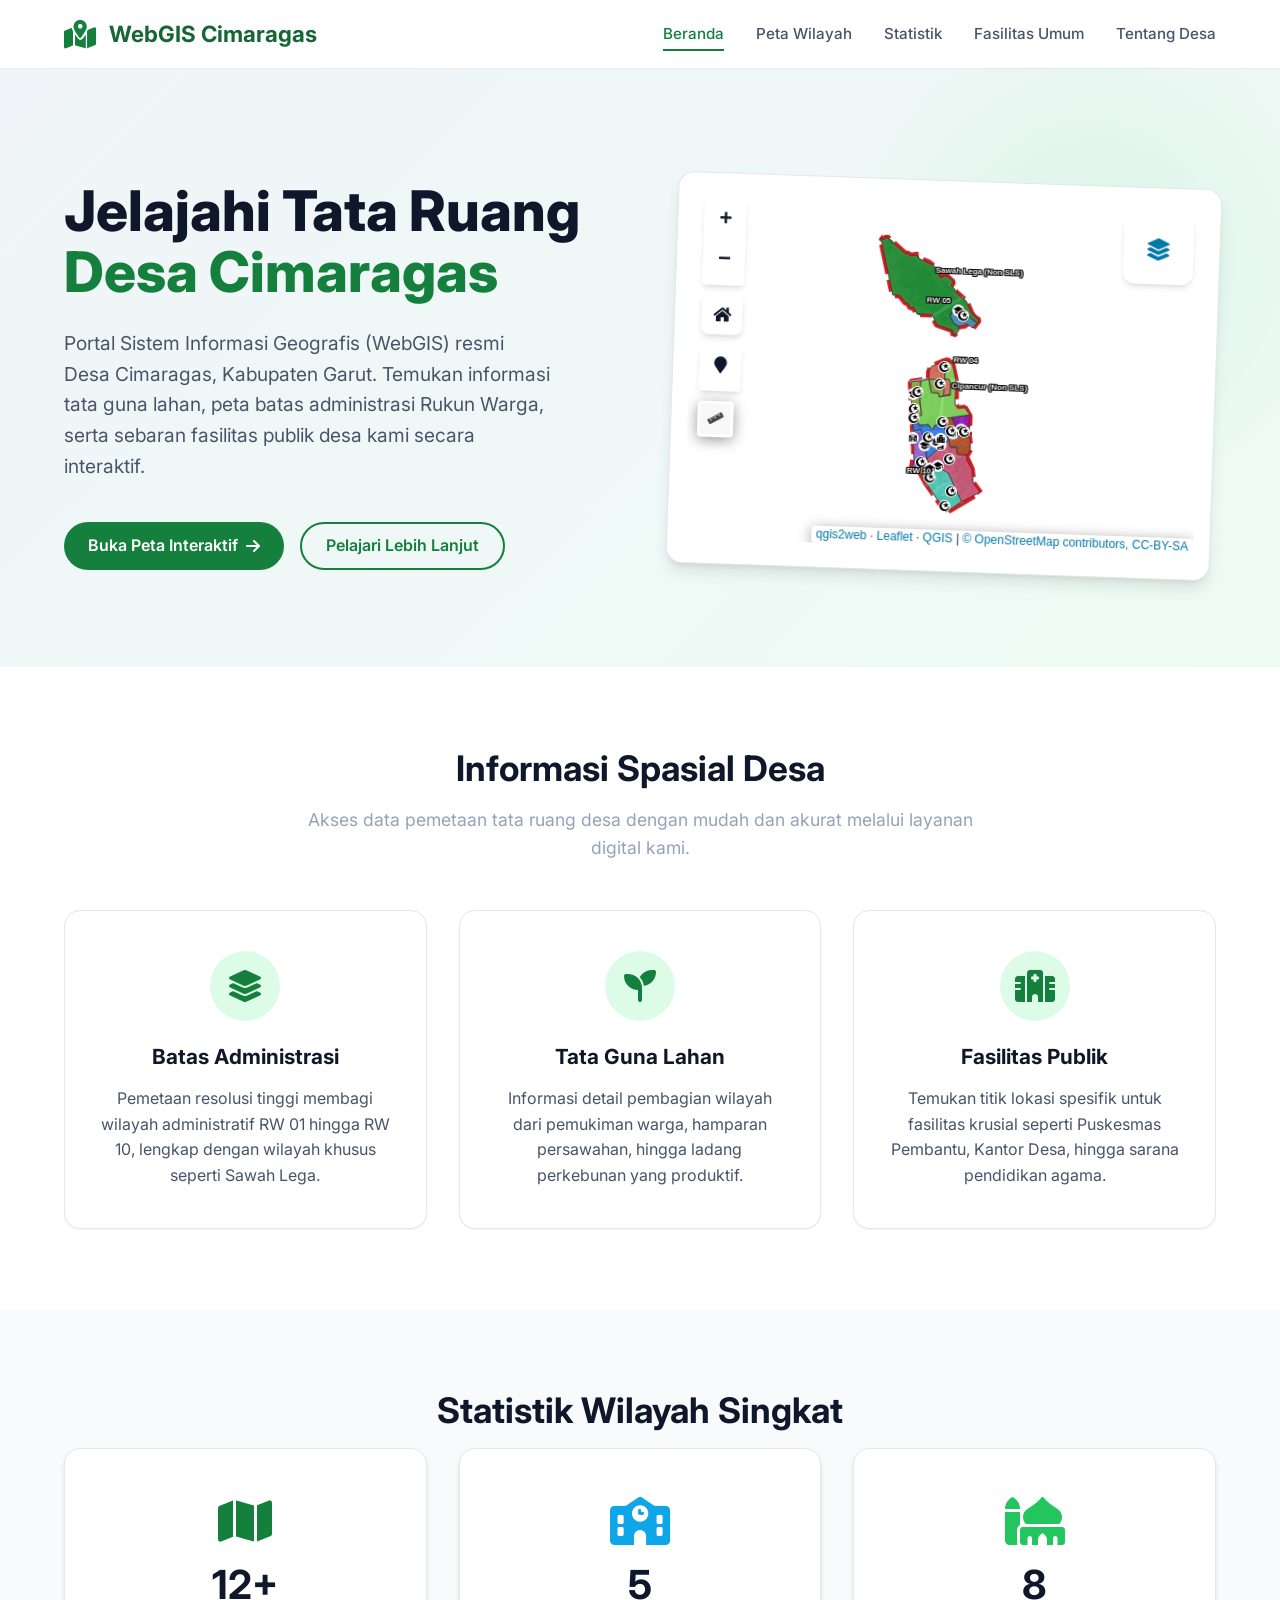
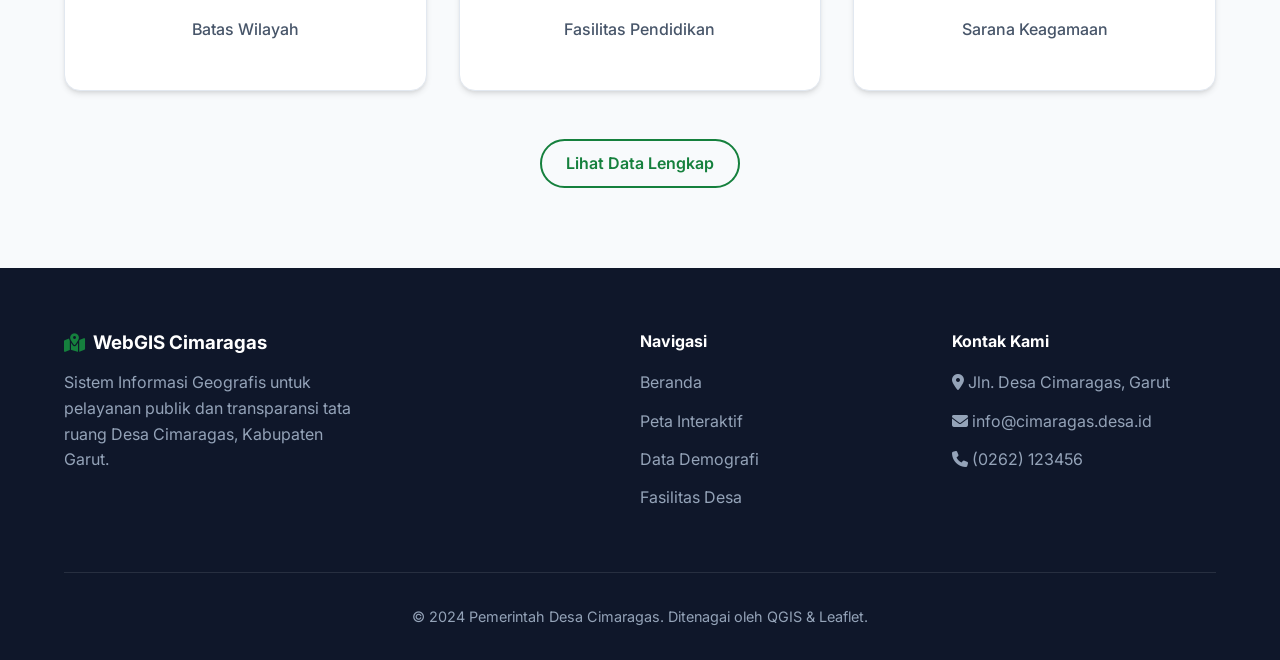
==== index.html @ dbdaefe7 "feat: website integration from map" ====
<!doctype html>
<html lang="id">
<head>
    <meta charset="utf-8">
    <meta name="viewport" content="width=device-width, initial-scale=1.0">
    <title>Desa Cimaragas - Portal WebGIS</title>
    
    <link href="https://fonts.googleapis.com/css2?family=Inter:wght@400;500;600;700;800&display=swap" rel="stylesheet">
    <link rel="stylesheet" href="https://cdnjs.cloudflare.com/ajax/libs/font-awesome/6.4.0/css/all.min.css">
    <link rel="stylesheet" href="css/public.css">
</head>
<body>

    <!-- Top Navigation -->
    <nav class="navbar">
        <div class="container">
            <a href="index.html" class="navbar-brand">
                <i class="fas fa-map-marked-alt"></i>
                WebGIS Cimaragas
            </a>
            
            <button class="mobile-toggle" id="mobileToggle">
                <i class="fas fa-bars"></i>
            </button>
            
            <ul class="nav-menu" id="navMenu">
                <li><a href="index.html" class="nav-link active">Beranda</a></li>
                <li><a href="map-page.html" class="nav-link">Peta Wilayah</a></li>
                <li><a href="data-stats.html" class="nav-link">Statistik</a></li>
                <li><a href="facilities.html" class="nav-link">Fasilitas Umum</a></li>
                <li><a href="about.html" class="nav-link">Tentang Desa</a></li>
            </ul>
        </div>
    </nav>

    <!-- Hero Section -->
    <section class="hero">
        <div class="container">
            <div class="hero-content">
                <h1>Jelajahi Tata Ruang <span>Desa Cimaragas</span></h1>
                <p>
                    Portal Sistem Informasi Geografis (WebGIS) resmi Desa Cimaragas, Kabupaten Garut. 
                    Temukan informasi tata guna lahan, peta batas administrasi Rukun Warga, serta sebaran fasilitas publik desa kami secara interaktif.
                </p>
                <div class="hero-buttons">
                    <a href="map-page.html" class="btn-primary">
                        Buka Peta Interaktif <i class="fas fa-arrow-right"></i>
                    </a>
                    <a href="about.html" class="btn-outline">
                        Pelajari Lebih Lanjut
                    </a>
                </div>
            </div>
            
            <div class="hero-image">
                <div class="hero-img-box">
                    <!-- Embedded static preview or actual map disabled pointer events -->
                    <iframe src="map.html" title="Peta Cimaragas Preview"></iframe>
                </div>
            </div>
        </div>
    </section>

    <!-- Features / Highlights -->
    <section class="section section-white">
        <div class="container">
            <div class="text-center">
                <h2 class="section-title">Informasi Spasial Desa</h2>
                <p class="section-subtitle">Akses data pemetaan tata ruang desa dengan mudah dan akurat melalui layanan digital kami.</p>
            </div>
            
            <div class="features-grid">
                <div class="feature-card">
                    <div class="feature-icon">
                        <i class="fas fa-layer-group"></i>
                    </div>
                    <h3>Batas Administrasi</h3>
                    <p>Pemetaan resolusi tinggi membagi wilayah administratif RW 01 hingga RW 10, lengkap dengan wilayah khusus seperti Sawah Lega.</p>
                </div>
                
                <div class="feature-card">
                    <div class="feature-icon">
                        <i class="fas fa-seedling"></i>
                    </div>
                    <h3>Tata Guna Lahan</h3>
                    <p>Informasi detail pembagian wilayah dari pemukiman warga, hamparan persawahan, hingga ladang perkebunan yang produktif.</p>
                </div>
                
                <div class="feature-card">
                    <div class="feature-icon">
                        <i class="fas fa-hospital-alt"></i>
                    </div>
                    <h3>Fasilitas Publik</h3>
                    <p>Temukan titik lokasi spesifik untuk fasilitas krusial seperti Puskesmas Pembantu, Kantor Desa, hingga sarana pendidikan agama.</p>
                </div>
            </div>
        </div>
    </section>

    <!-- Data Snapshot -->
    <section class="section section-light">
        <div class="container">
            <div class="text-center">
                <h2 class="section-title mb-5">Statistik Wilayah Singkat</h2>
            </div>
            
            <div style="display: grid; grid-template-columns: repeat(auto-fit, minmax(200px, 1fr)); gap: 2rem; text-align: center;">
                <div class="card" style="padding: 3rem 2rem;">
                    <i class="fas fa-map" style="font-size: 3rem; color: var(--primary); margin-bottom: 1rem;"></i>
                    <h3 style="font-size: 2.5rem; color: var(--text-dark); margin-bottom: 0.5rem;">12+</h3>
                    <p style="font-weight: 500;">Batas Wilayah</p>
                </div>
                
                <div class="card" style="padding: 3rem 2rem;">
                    <i class="fas fa-school" style="font-size: 3rem; color: var(--secondary); margin-bottom: 1rem;"></i>
                    <h3 style="font-size: 2.5rem; color: var(--text-dark); margin-bottom: 0.5rem;">5</h3>
                    <p style="font-weight: 500;">Fasilitas Pendidikan</p>
                </div>
                
                <div class="card" style="padding: 3rem 2rem;">
                    <i class="fas fa-mosque" style="font-size: 3rem; color: var(--primary-light); margin-bottom: 1rem;"></i>
                    <h3 style="font-size: 2.5rem; color: var(--text-dark); margin-bottom: 0.5rem;">8</h3>
                    <p style="font-weight: 500;">Sarana Keagamaan</p>
                </div>
            </div>
            
            <div class="text-center" style="margin-top: 3rem;">
                <a href="data-stats.html" class="btn-outline">Lihat Data Lengkap</a>
            </div>
        </div>
    </section>

    <!-- Footer -->
    <footer class="footer">
        <div class="container">
            <div class="footer-grid">
                <div class="footer-brand">
                    <h3><i class="fas fa-map-marked-alt"></i> WebGIS Cimaragas</h3>
                    <p style="margin-top: 1rem; max-width: 300px;">
                        Sistem Informasi Geografis untuk pelayanan publik dan transparansi tata ruang Desa Cimaragas, Kabupaten Garut.
                    </p>
                </div>
                
                <div class="footer-links">
                    <h4>Navigasi</h4>
                    <ul>
                        <li><a href="index.html">Beranda</a></li>
                        <li><a href="map-page.html">Peta Interaktif</a></li>
                        <li><a href="data-stats.html">Data Demografi</a></li>
                        <li><a href="facilities.html">Fasilitas Desa</a></li>
                    </ul>
                </div>
                
                <div class="footer-links">
                    <h4>Kontak Kami</h4>
                    <ul>
                        <li><i class="fas fa-map-marker-alt"></i> Jln. Desa Cimaragas, Garut</li>
                        <li><i class="fas fa-envelope"></i> info@cimaragas.desa.id</li>
                        <li><i class="fas fa-phone"></i> (0262) 123456</li>
                    </ul>
                </div>
            </div>
            
            <div class="footer-bottom">
                <p>&copy; 2024 Pemerintah Desa Cimaragas. Ditenagai oleh QGIS & Leaflet.</p>
            </div>
        </div>
    </footer>

    <script>
        // Mobile Menu Toggle
        document.addEventListener('DOMContentLoaded', () => {
            const toggle = document.getElementById('mobileToggle');
            const menu = document.getElementById('navMenu');
            
            toggle.addEventListener('click', () => {
                menu.classList.toggle('active');
            });
        });
    </script>
</body>
</html>
---- css/public.css ----
:root {
    --primary: #15803d; /* Beautiful Public Emerald Green */
    --primary-light: #22c55e;
    --primary-dark: #166534;
    --secondary: #0ea5e9; /* Light Ocean Blue */
    --accent: #eab308; /* Friendly Yellow */
    
    --text-dark: #0f172a;
    --text-body: #475569;
    --text-muted: #94a3b8;
    --text-light: #f8fafc;
    
    --bg-main: #f8fafc;
    --bg-white: #ffffff;
    --bg-subtle: #f1f5f9;
    
    --border: #e2e8f0;
    
    --shadow-sm: 0 1px 2px 0 rgb(0 0 0 / 0.05);
    --shadow-md: 0 4px 6px -1px rgb(0 0 0 / 0.1), 0 2px 4px -2px rgb(0 0 0 / 0.1);
    --shadow-lg: 0 10px 15px -3px rgb(0 0 0 / 0.1), 0 4px 6px -4px rgb(0 0 0 / 0.1);
    
    --radius-md: 0.5rem;
    --radius-lg: 1rem;
    --radius-full: 9999px;
    
    --transition: 0.3s ease;
}

* {
    margin: 0;
    padding: 0;
    box-sizing: border-box;
    font-family: 'Inter', system-ui, -apple-system, sans-serif;
}

body {
    background-color: var(--bg-main);
    color: var(--text-body);
    line-height: 1.6;
    display: flex;
    flex-direction: column;
    min-height: 100vh;
}

a {
    text-decoration: none;
    color: inherit;
    transition: color var(--transition);
}

img {
    max-width: 100%;
    height: auto;
    display: block;
}

/* Layout Containers */
.container {
    max-width: 1200px;
    margin: 0 auto;
    padding: 0 1.5rem;
    width: 100%;
}

.section {
    padding: 5rem 0;
}

.section-light { background: var(--bg-main); }
.section-white { background: var(--bg-white); }
.section-dark { background: var(--text-dark); color: var(--text-light); }

/* Typography */
h1, h2, h3, h4, h5, h6 {
    color: var(--text-dark);
    font-weight: 700;
    line-height: 1.2;
    margin-bottom: 1rem;
}

.section-dark h1, .section-dark h2, .section-dark h3, .section-dark h4 {
    color: var(--text-light);
}

.text-center { text-align: center; }
.mb-1 { margin-bottom: 0.5rem; }
.mb-2 { margin-bottom: 1rem; }
.mb-3 { margin-bottom: 1.5rem; }
.mb-4 { margin-bottom: 2rem; }
.mb-5 { margin-bottom: 3rem; }

.section-title {
    font-size: 2.2rem;
    margin-bottom: 1rem;
}

.section-subtitle {
    font-size: 1.1rem;
    color: var(--text-muted);
    max-width: 700px;
    margin: 0 auto 3rem;
}

/* Navbar */
.navbar {
    background-color: var(--bg-white);
    box-shadow: var(--shadow-sm);
    position: sticky;
    top: 0;
    z-index: 1000;
    padding: 1rem 0;
}

.navbar .container {
    display: flex;
    justify-content: space-between;
    align-items: center;
}

.navbar-brand {
    display: flex;
    align-items: center;
    gap: 0.8rem;
    font-size: 1.4rem;
    font-weight: 700;
    color: var(--primary-dark);
}

.navbar-brand i {
    color: var(--primary);
    font-size: 1.8rem;
}

.nav-menu {
    display: flex;
    list-style: none;
    gap: 2rem;
    align-items: center;
}

.nav-link {
    font-weight: 500;
    color: var(--text-body);
    font-size: 0.95rem;
    padding: 0.5rem 0;
    position: relative;
}

.nav-link:hover, .nav-link.active {
    color: var(--primary);
}

.nav-link::after {
    content: '';
    position: absolute;
    bottom: 0;
    left: 0;
    width: 0;
    height: 2px;
    background-color: var(--primary);
    transition: width var(--transition);
}

.nav-link:hover::after, .nav-link.active::after {
    width: 100%;
}

.btn-primary {
    background-color: var(--primary);
    color: var(--bg-white);
    padding: 0.6rem 1.5rem;
    border-radius: var(--radius-full);
    font-weight: 600;
    transition: all var(--transition);
    border: none;
    cursor: pointer;
    display: inline-flex;
    align-items: center;
    gap: 0.5rem;
}

.btn-primary:hover {
    background-color: var(--primary-dark);
    transform: translateY(-2px);
    box-shadow: var(--shadow-md);
    color: white;
}

.btn-outline {
    background-color: transparent;
    color: var(--primary);
    border: 2px solid var(--primary);
    padding: 0.6rem 1.5rem;
    border-radius: var(--radius-full);
    font-weight: 600;
    transition: all var(--transition);
    display: inline-flex;
    align-items: center;
    gap: 0.5rem;
}

.btn-outline:hover {
    background-color: var(--primary);
    color: white;
}

.mobile-toggle {
    display: none;
    background: none;
    border: none;
    font-size: 1.5rem;
    color: var(--text-dark);
    cursor: pointer;
}

/* Hero Section */
.hero {
    position: relative;
    padding: 7rem 0 6rem;
    background: linear-gradient(135deg, var(--bg-subtle) 0%, rgba(220, 252, 231, 0.4) 100%);
    overflow: hidden;
}

.hero::before {
    content: '';
    position: absolute;
    top: -10%;
    right: -5%;
    width: 500px;
    height: 500px;
    background: radial-gradient(circle, rgba(34, 197, 94, 0.1) 0%, rgba(255,255,255,0) 70%);
    border-radius: 50%;
    z-index: 0;
}

.hero .container {
    position: relative;
    z-index: 1;
    display: grid;
    grid-template-columns: 1fr 1fr;
    gap: 4rem;
    align-items: center;
}

.hero-content h1 {
    font-size: 3.5rem;
    font-weight: 800;
    line-height: 1.1;
    margin-bottom: 1.5rem;
    color: var(--text-dark);
}

.hero-content h1 span {
    color: var(--primary);
}

.hero-content p {
    font-size: 1.2rem;
    color: var(--text-body);
    margin-bottom: 2.5rem;
    max-width: 90%;
}

.hero-buttons {
    display: flex;
    gap: 1rem;
}

.hero-image {
    position: relative;
}

.hero-img-box {
    background: var(--bg-white);
    padding: 1rem;
    border-radius: var(--radius-lg);
    box-shadow: var(--shadow-lg);
    border: 1px solid var(--border);
    transform: rotate(2deg);
    transition: transform 0.5s ease;
}

.hero-img-box:hover {
    transform: rotate(0deg) scale(1.02);
}

.hero-img-box iframe {
    width: 100%;
    height: 350px;
    border-radius: var(--radius-md);
    border: none;
    pointer-events: none; /* Prevent internal scrolling inside hero */
}

/* Feature Cards */
.features-grid {
    display: grid;
    grid-template-columns: repeat(3, 1fr);
    gap: 2rem;
}

.feature-card {
    background: var(--bg-white);
    padding: 2.5rem 2rem;
    border-radius: var(--radius-lg);
    box-shadow: var(--shadow-sm);
    text-align: center;
    border: 1px solid var(--border);
    transition: all var(--transition);
}

.feature-card:hover {
    transform: translateY(-10px);
    box-shadow: var(--shadow-lg);
    border-color: var(--primary-light);
}

.feature-icon {
    width: 70px;
    height: 70px;
    background: #dcfce7;
    color: var(--primary);
    border-radius: var(--radius-full);
    display: flex;
    align-items: center;
    justify-content: center;
    font-size: 2rem;
    margin: 0 auto 1.5rem;
}

.feature-card h3 {
    font-size: 1.3rem;
    margin-bottom: 1rem;
}

/* Call to Action Bar */
.cta-bar {
    background: var(--primary-dark);
    padding: 4rem 0;
    text-align: center;
    color: white;
}

.cta-bar h2 {
    color: white;
    font-size: 2.2rem;
}

/* Info Cards / Generics */
.card {
    background: var(--bg-white);
    border-radius: var(--radius-lg);
    padding: 2rem;
    box-shadow: var(--shadow-md);
    border: 1px solid var(--border);
}

.card-title {
    font-size: 1.4rem;
    margin-bottom: 1.5rem;
    padding-bottom: 1rem;
    border-bottom: 1px solid var(--border);
}

/* Footer */
.footer {
    background: var(--text-dark);
    color: var(--text-muted);
    padding: 4rem 0 2rem;
    margin-top: auto;
}

.footer-grid {
    display: grid;
    grid-template-columns: 2fr 1fr 1fr;
    gap: 3rem;
    margin-bottom: 3rem;
}

.footer-brand h3 {
    color: white;
    display: flex;
    align-items: center;
    gap: 0.5rem;
}

.footer-brand i { color: var(--primary); }

.footer-links h4 {
    color: white;
    margin-bottom: 1.2rem;
}

.footer-links ul {
    list-style: none;
}

.footer-links li {
    margin-bottom: 0.8rem;
}

.footer-links a:hover {
    color: var(--primary-light);
}

.footer-bottom {
    text-align: center;
    padding-top: 2rem;
    border-top: 1px solid rgba(255,255,255,0.1);
    font-size: 0.9rem;
}

/* Responsive */
@media (max-width: 992px) {
    .hero .container {
        grid-template-columns: 1fr;
        text-align: center;
    }
    .hero-content p {
        margin: 0 auto 2.5rem;
    }
    .hero-buttons {
        justify-content: center;
    }
    .features-grid {
        grid-template-columns: 1fr 1fr;
    }
}

@media (max-width: 768px) {
    .nav-menu {
        display: none;
        position: absolute;
        top: 100%;
        left: 0;
        width: 100%;
        background: var(--bg-white);
        flex-direction: column;
        padding: 1rem 0;
        box-shadow: var(--shadow-md);
        gap: 0;
    }
    .nav-menu.active {
        display: flex;
    }
    .nav-link {
        padding: 1rem 2rem;
        display: block;
        width: 100%;
        border-bottom: 1px solid var(--bg-subtle);
    }
    .mobile-toggle {
        display: block;
    }
    .features-grid {
        grid-template-columns: 1fr;
    }
    .hero-content h1 {
        font-size: 2.5rem;
    }
    .footer-grid {
        grid-template-columns: 1fr;
    }
}
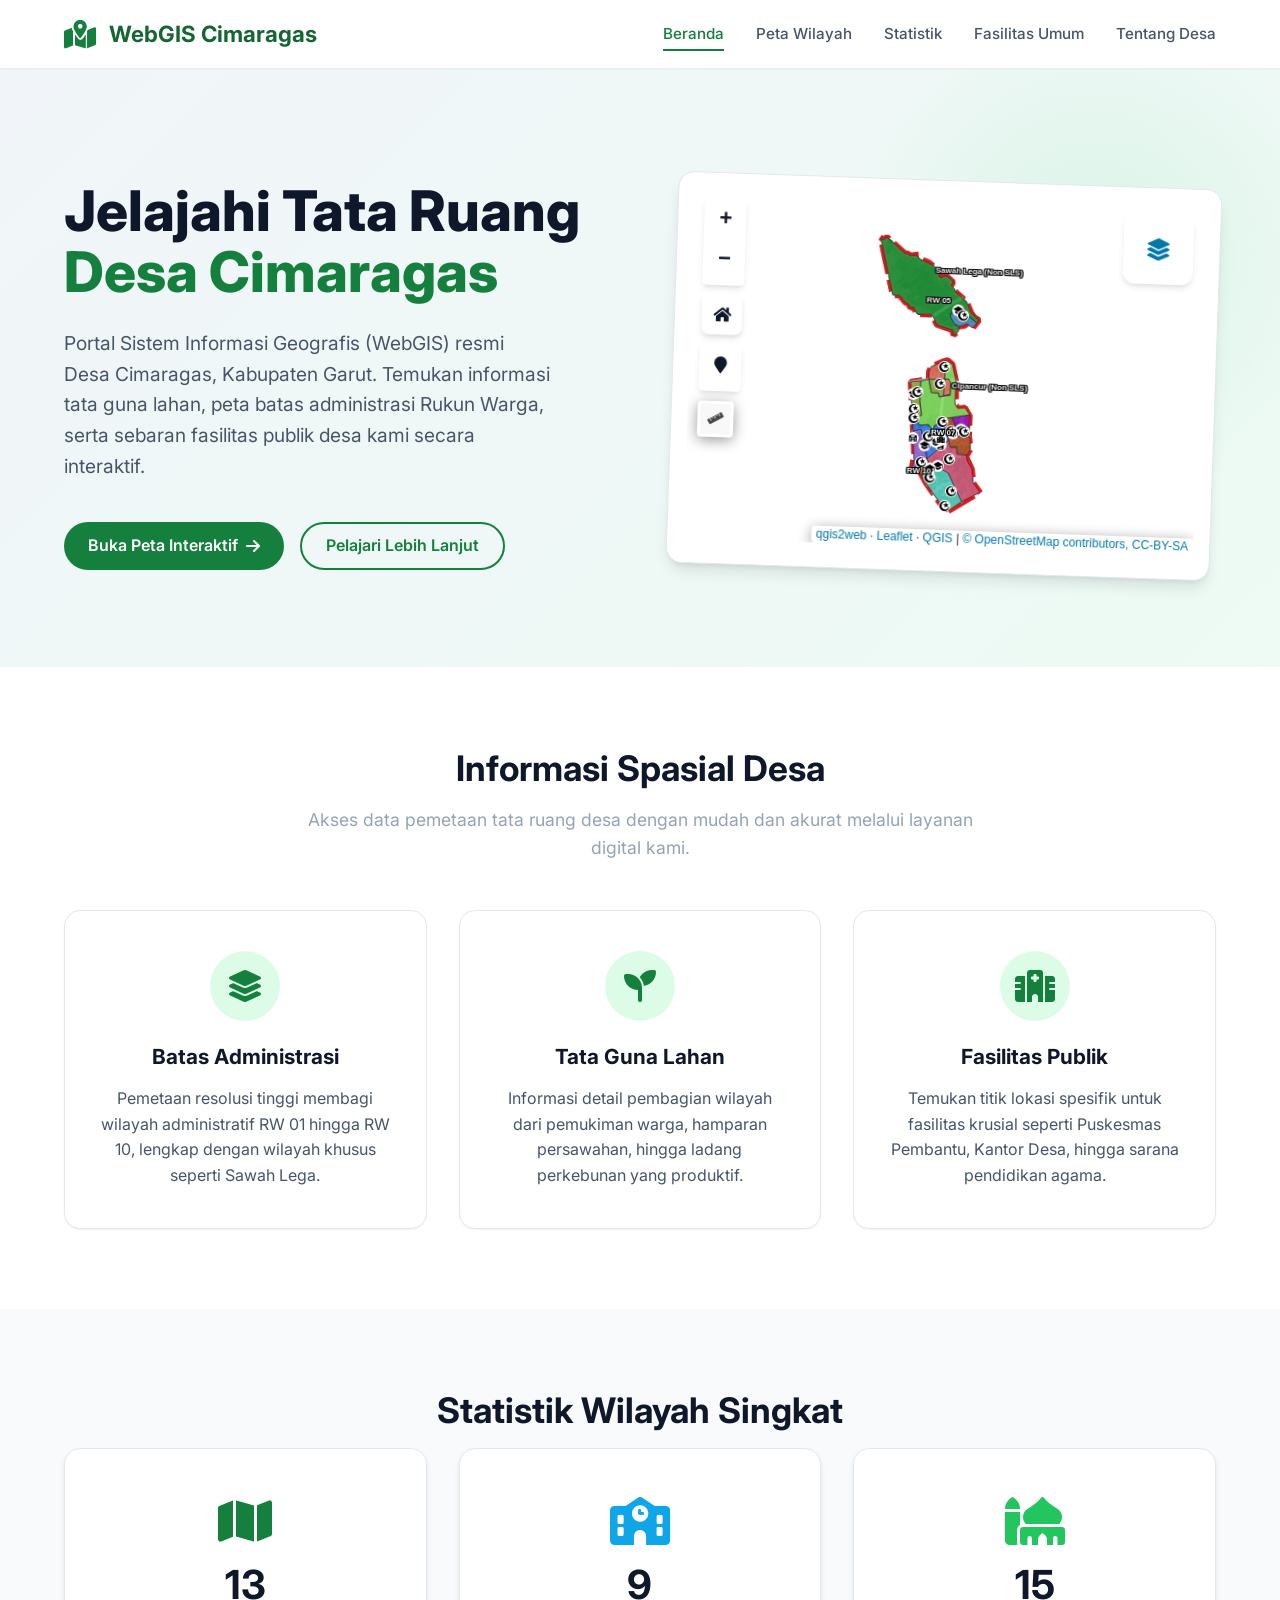
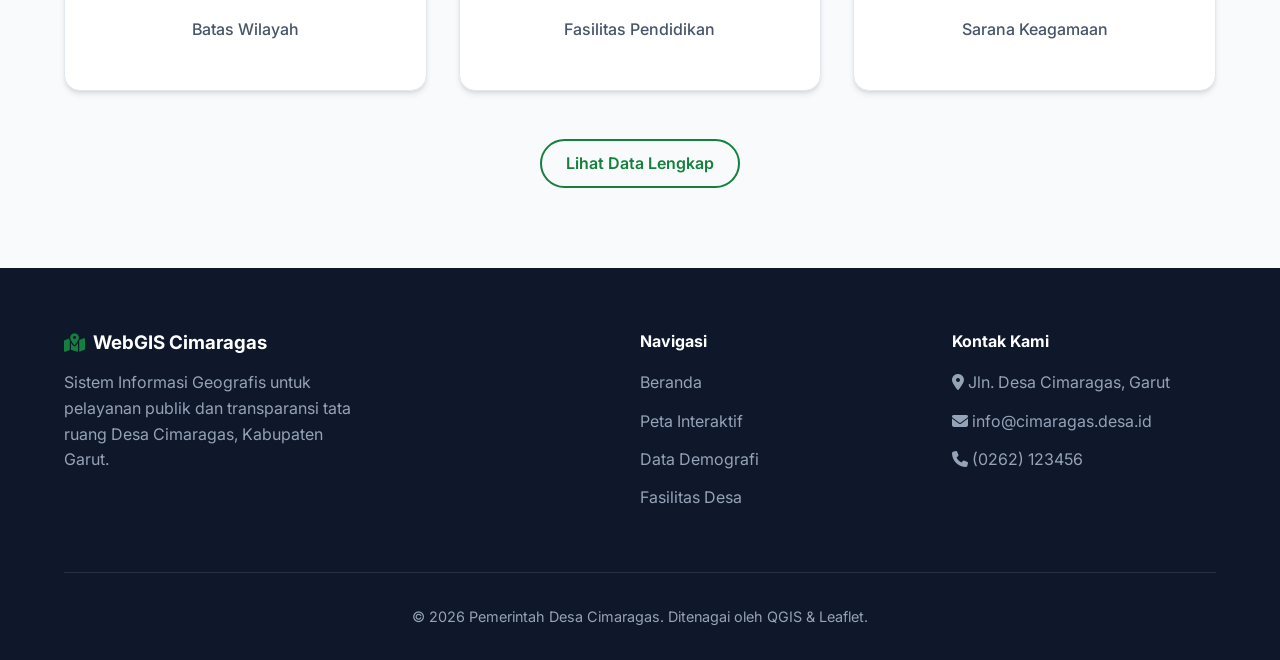
==== commit 2f42f4de: "feat: header, update gis data, statistic data, and footer" ====
--- a/index.html
+++ b/index.html
@@ -1,14 +1,16 @@
 <!doctype html>
 <html lang="id">
+
 <head>
     <meta charset="utf-8">
     <meta name="viewport" content="width=device-width, initial-scale=1.0">
     <title>Desa Cimaragas - Portal WebGIS</title>
-    
+
     <link href="https://fonts.googleapis.com/css2?family=Inter:wght@400;500;600;700;800&display=swap" rel="stylesheet">
     <link rel="stylesheet" href="https://cdnjs.cloudflare.com/ajax/libs/font-awesome/6.4.0/css/all.min.css">
     <link rel="stylesheet" href="css/public.css">
 </head>
+
 <body>
 
     <!-- Top Navigation -->
@@ -18,11 +20,11 @@
                 <i class="fas fa-map-marked-alt"></i>
                 WebGIS Cimaragas
             </a>
-            
+
             <button class="mobile-toggle" id="mobileToggle">
                 <i class="fas fa-bars"></i>
             </button>
-            
+
             <ul class="nav-menu" id="navMenu">
                 <li><a href="index.html" class="nav-link active">Beranda</a></li>
                 <li><a href="map-page.html" class="nav-link">Peta Wilayah</a></li>
@@ -39,8 +41,9 @@
             <div class="hero-content">
                 <h1>Jelajahi Tata Ruang <span>Desa Cimaragas</span></h1>
                 <p>
-                    Portal Sistem Informasi Geografis (WebGIS) resmi Desa Cimaragas, Kabupaten Garut. 
-                    Temukan informasi tata guna lahan, peta batas administrasi Rukun Warga, serta sebaran fasilitas publik desa kami secara interaktif.
+                    Portal Sistem Informasi Geografis (WebGIS) resmi Desa Cimaragas, Kabupaten Garut.
+                    Temukan informasi tata guna lahan, peta batas administrasi Rukun Warga, serta sebaran fasilitas
+                    publik desa kami secara interaktif.
                 </p>
                 <div class="hero-buttons">
                     <a href="map-page.html" class="btn-primary">
@@ -51,12 +54,12 @@
                     </a>
                 </div>
             </div>
-            
+
             <div class="hero-image">
-                <div class="hero-img-box">
+                <a href="map-page.html" class="hero-img-box" style="display: block; cursor: pointer;">
                     <!-- Embedded static preview or actual map disabled pointer events -->
                     <iframe src="map.html" title="Peta Cimaragas Preview"></iframe>
-                </div>
+                </a>
             </div>
         </div>
     </section>
@@ -66,32 +69,36 @@
         <div class="container">
             <div class="text-center">
                 <h2 class="section-title">Informasi Spasial Desa</h2>
-                <p class="section-subtitle">Akses data pemetaan tata ruang desa dengan mudah dan akurat melalui layanan digital kami.</p>
+                <p class="section-subtitle">Akses data pemetaan tata ruang desa dengan mudah dan akurat melalui layanan
+                    digital kami.</p>
             </div>
-            
+
             <div class="features-grid">
                 <div class="feature-card">
                     <div class="feature-icon">
                         <i class="fas fa-layer-group"></i>
                     </div>
                     <h3>Batas Administrasi</h3>
-                    <p>Pemetaan resolusi tinggi membagi wilayah administratif RW 01 hingga RW 10, lengkap dengan wilayah khusus seperti Sawah Lega.</p>
+                    <p>Pemetaan resolusi tinggi membagi wilayah administratif RW 01 hingga RW 10, lengkap dengan wilayah
+                        khusus seperti Sawah Lega.</p>
                 </div>
-                
+
                 <div class="feature-card">
                     <div class="feature-icon">
                         <i class="fas fa-seedling"></i>
                     </div>
                     <h3>Tata Guna Lahan</h3>
-                    <p>Informasi detail pembagian wilayah dari pemukiman warga, hamparan persawahan, hingga ladang perkebunan yang produktif.</p>
+                    <p>Informasi detail pembagian wilayah dari pemukiman warga, hamparan persawahan, hingga ladang
+                        perkebunan yang produktif.</p>
                 </div>
-                
+
                 <div class="feature-card">
                     <div class="feature-icon">
                         <i class="fas fa-hospital-alt"></i>
                     </div>
                     <h3>Fasilitas Publik</h3>
-                    <p>Temukan titik lokasi spesifik untuk fasilitas krusial seperti Puskesmas Pembantu, Kantor Desa, hingga sarana pendidikan agama.</p>
+                    <p>Temukan titik lokasi spesifik untuk fasilitas krusial seperti Puskesmas Pembantu, Kantor Desa,
+                        hingga sarana pendidikan agama.</p>
                 </div>
             </div>
         </div>
@@ -103,27 +110,29 @@
             <div class="text-center">
                 <h2 class="section-title mb-5">Statistik Wilayah Singkat</h2>
             </div>
-            
-            <div style="display: grid; grid-template-columns: repeat(auto-fit, minmax(200px, 1fr)); gap: 2rem; text-align: center;">
+
+            <div
+                style="display: grid; grid-template-columns: repeat(auto-fit, minmax(200px, 1fr)); gap: 2rem; text-align: center;">
                 <div class="card" style="padding: 3rem 2rem;">
                     <i class="fas fa-map" style="font-size: 3rem; color: var(--primary); margin-bottom: 1rem;"></i>
-                    <h3 style="font-size: 2.5rem; color: var(--text-dark); margin-bottom: 0.5rem;">12+</h3>
+                    <h3 style="font-size: 2.5rem; color: var(--text-dark); margin-bottom: 0.5rem;">13</h3>
                     <p style="font-weight: 500;">Batas Wilayah</p>
                 </div>
-                
+
                 <div class="card" style="padding: 3rem 2rem;">
                     <i class="fas fa-school" style="font-size: 3rem; color: var(--secondary); margin-bottom: 1rem;"></i>
-                    <h3 style="font-size: 2.5rem; color: var(--text-dark); margin-bottom: 0.5rem;">5</h3>
+                    <h3 style="font-size: 2.5rem; color: var(--text-dark); margin-bottom: 0.5rem;">9</h3>
                     <p style="font-weight: 500;">Fasilitas Pendidikan</p>
                 </div>
-                
+
                 <div class="card" style="padding: 3rem 2rem;">
-                    <i class="fas fa-mosque" style="font-size: 3rem; color: var(--primary-light); margin-bottom: 1rem;"></i>
-                    <h3 style="font-size: 2.5rem; color: var(--text-dark); margin-bottom: 0.5rem;">8</h3>
+                    <i class="fas fa-mosque"
+                        style="font-size: 3rem; color: var(--primary-light); margin-bottom: 1rem;"></i>
+                    <h3 style="font-size: 2.5rem; color: var(--text-dark); margin-bottom: 0.5rem;">15</h3>
                     <p style="font-weight: 500;">Sarana Keagamaan</p>
                 </div>
             </div>
-            
+
             <div class="text-center" style="margin-top: 3rem;">
                 <a href="data-stats.html" class="btn-outline">Lihat Data Lengkap</a>
             </div>
@@ -137,10 +146,11 @@
                 <div class="footer-brand">
                     <h3><i class="fas fa-map-marked-alt"></i> WebGIS Cimaragas</h3>
                     <p style="margin-top: 1rem; max-width: 300px;">
-                        Sistem Informasi Geografis untuk pelayanan publik dan transparansi tata ruang Desa Cimaragas, Kabupaten Garut.
+                        Sistem Informasi Geografis untuk pelayanan publik dan transparansi tata ruang Desa Cimaragas,
+                        Kabupaten Garut.
                     </p>
                 </div>
-                
+
                 <div class="footer-links">
                     <h4>Navigasi</h4>
                     <ul>
@@ -150,7 +160,7 @@
                         <li><a href="facilities.html">Fasilitas Desa</a></li>
                     </ul>
                 </div>
-                
+
                 <div class="footer-links">
                     <h4>Kontak Kami</h4>
                     <ul>
@@ -160,9 +170,9 @@
                     </ul>
                 </div>
             </div>
-            
+
             <div class="footer-bottom">
-                <p>&copy; 2024 Pemerintah Desa Cimaragas. Ditenagai oleh QGIS & Leaflet.</p>
+                <p>&copy; 2026 Pemerintah Desa Cimaragas. Ditenagai oleh QGIS & Leaflet.</p>
             </div>
         </div>
     </footer>
@@ -172,11 +182,12 @@
         document.addEventListener('DOMContentLoaded', () => {
             const toggle = document.getElementById('mobileToggle');
             const menu = document.getElementById('navMenu');
-            
+
             toggle.addEventListener('click', () => {
                 menu.classList.toggle('active');
             });
         });
     </script>
 </body>
-</html>
+
+</html>
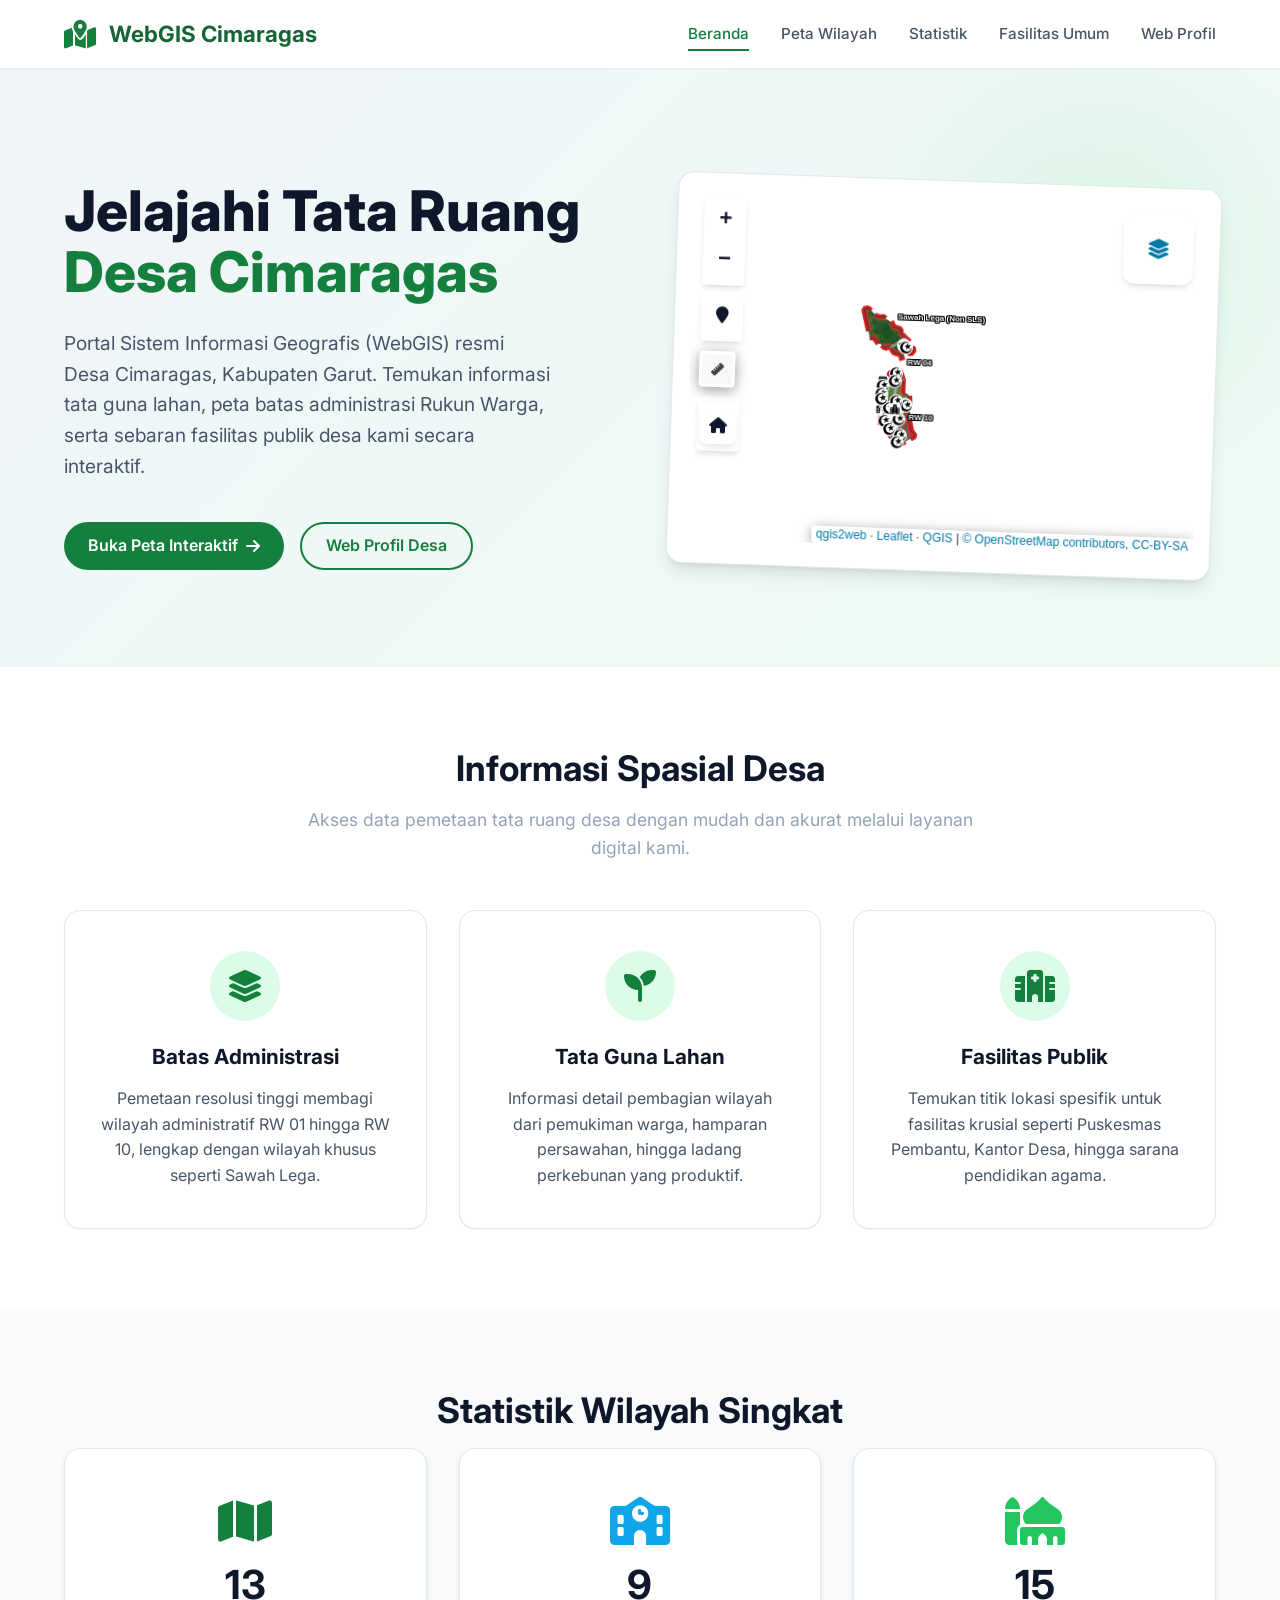
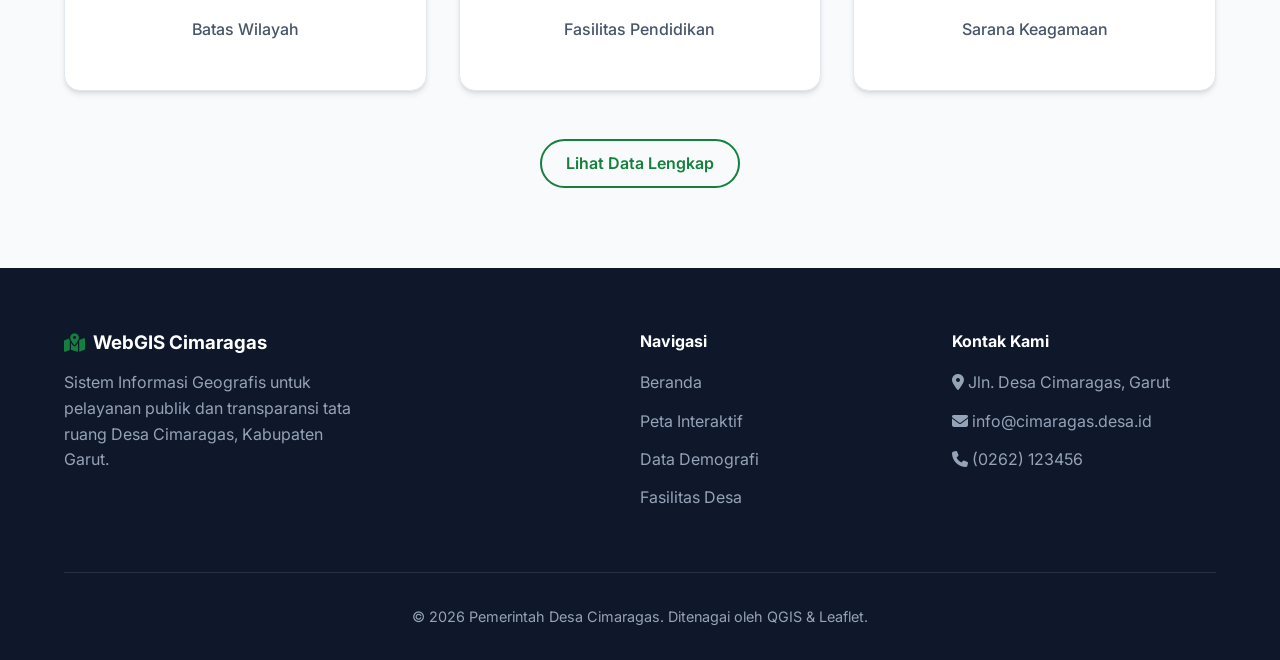
==== commit d4226dbb: "ready docker file" ====
--- a/index.html
+++ b/index.html
@@ -30,7 +30,7 @@
                 <li><a href="map-page.html" class="nav-link">Peta Wilayah</a></li>
                 <li><a href="data-stats.html" class="nav-link">Statistik</a></li>
                 <li><a href="facilities.html" class="nav-link">Fasilitas Umum</a></li>
-                <li><a href="about.html" class="nav-link">Tentang Desa</a></li>
+                <li><a href="https://cimaragas-pangatikan.id/" class="nav-link" target="_blank">Web Profil</a></li>
             </ul>
         </div>
     </nav>
@@ -49,8 +49,8 @@
                     <a href="map-page.html" class="btn-primary">
                         Buka Peta Interaktif <i class="fas fa-arrow-right"></i>
                     </a>
-                    <a href="about.html" class="btn-outline">
-                        Pelajari Lebih Lanjut
+                    <a href="https://cimaragas-pangatikan.id/" class="btn-outline" target="_blank">
+                        Web Profil Desa
                     </a>
                 </div>
             </div>
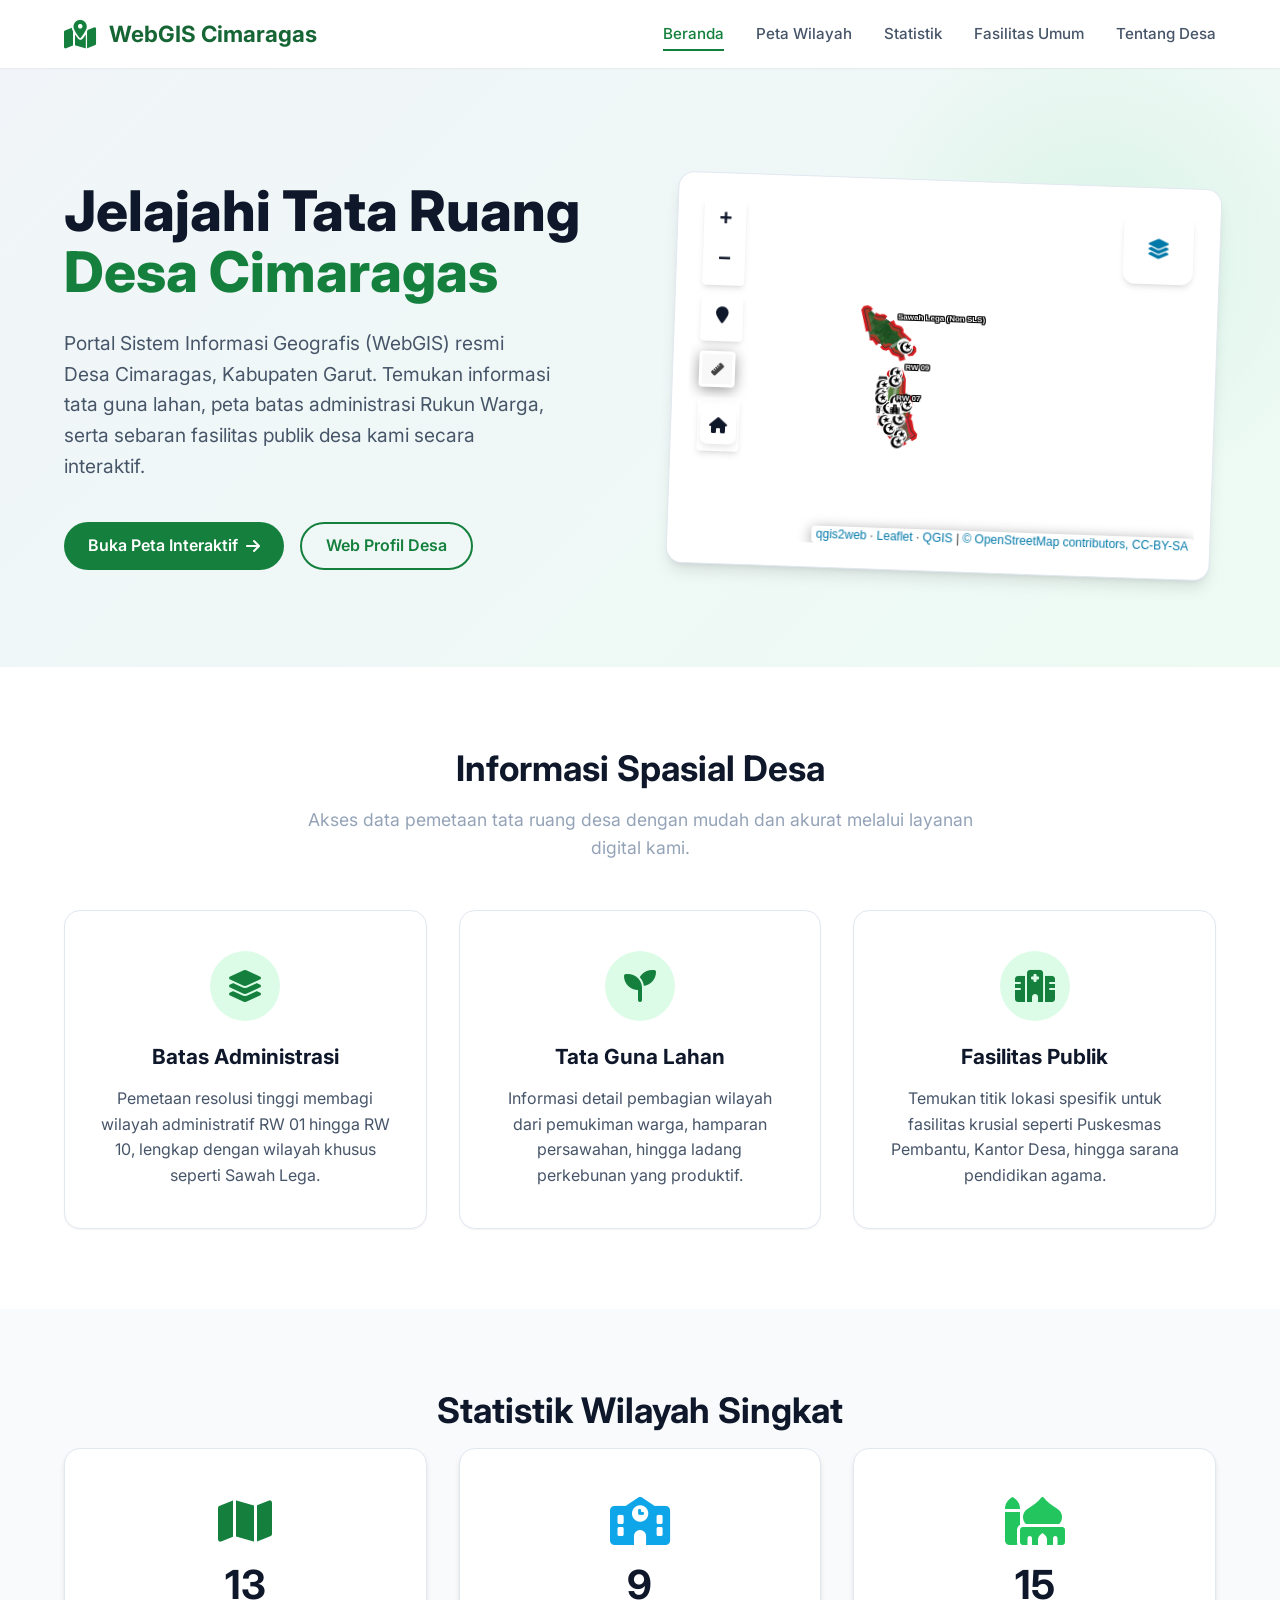
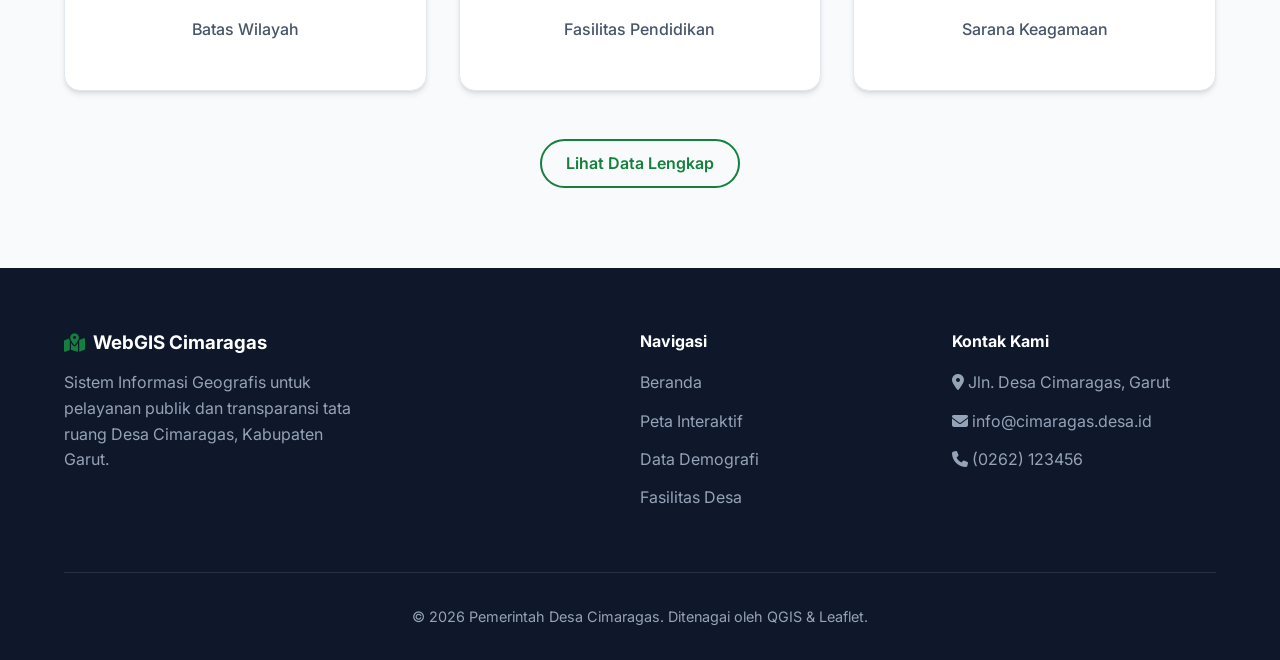
==== commit ad096fe4: "Change link text from 'Web Profil' to 'Tentang Desa'" ====
--- a/index.html
+++ b/index.html
@@ -30,7 +30,7 @@
                 <li><a href="map-page.html" class="nav-link">Peta Wilayah</a></li>
                 <li><a href="data-stats.html" class="nav-link">Statistik</a></li>
                 <li><a href="facilities.html" class="nav-link">Fasilitas Umum</a></li>
-                <li><a href="https://cimaragas-pangatikan.id/" class="nav-link" target="_blank">Web Profil</a></li>
+                <li><a href="https://cimaragas-pangatikan.id/" class="nav-link" target="_blank">Tentang Desa</a></li>
             </ul>
         </div>
     </nav>
@@ -190,4 +190,4 @@
     </script>
 </body>
 
-</html>+</html>
